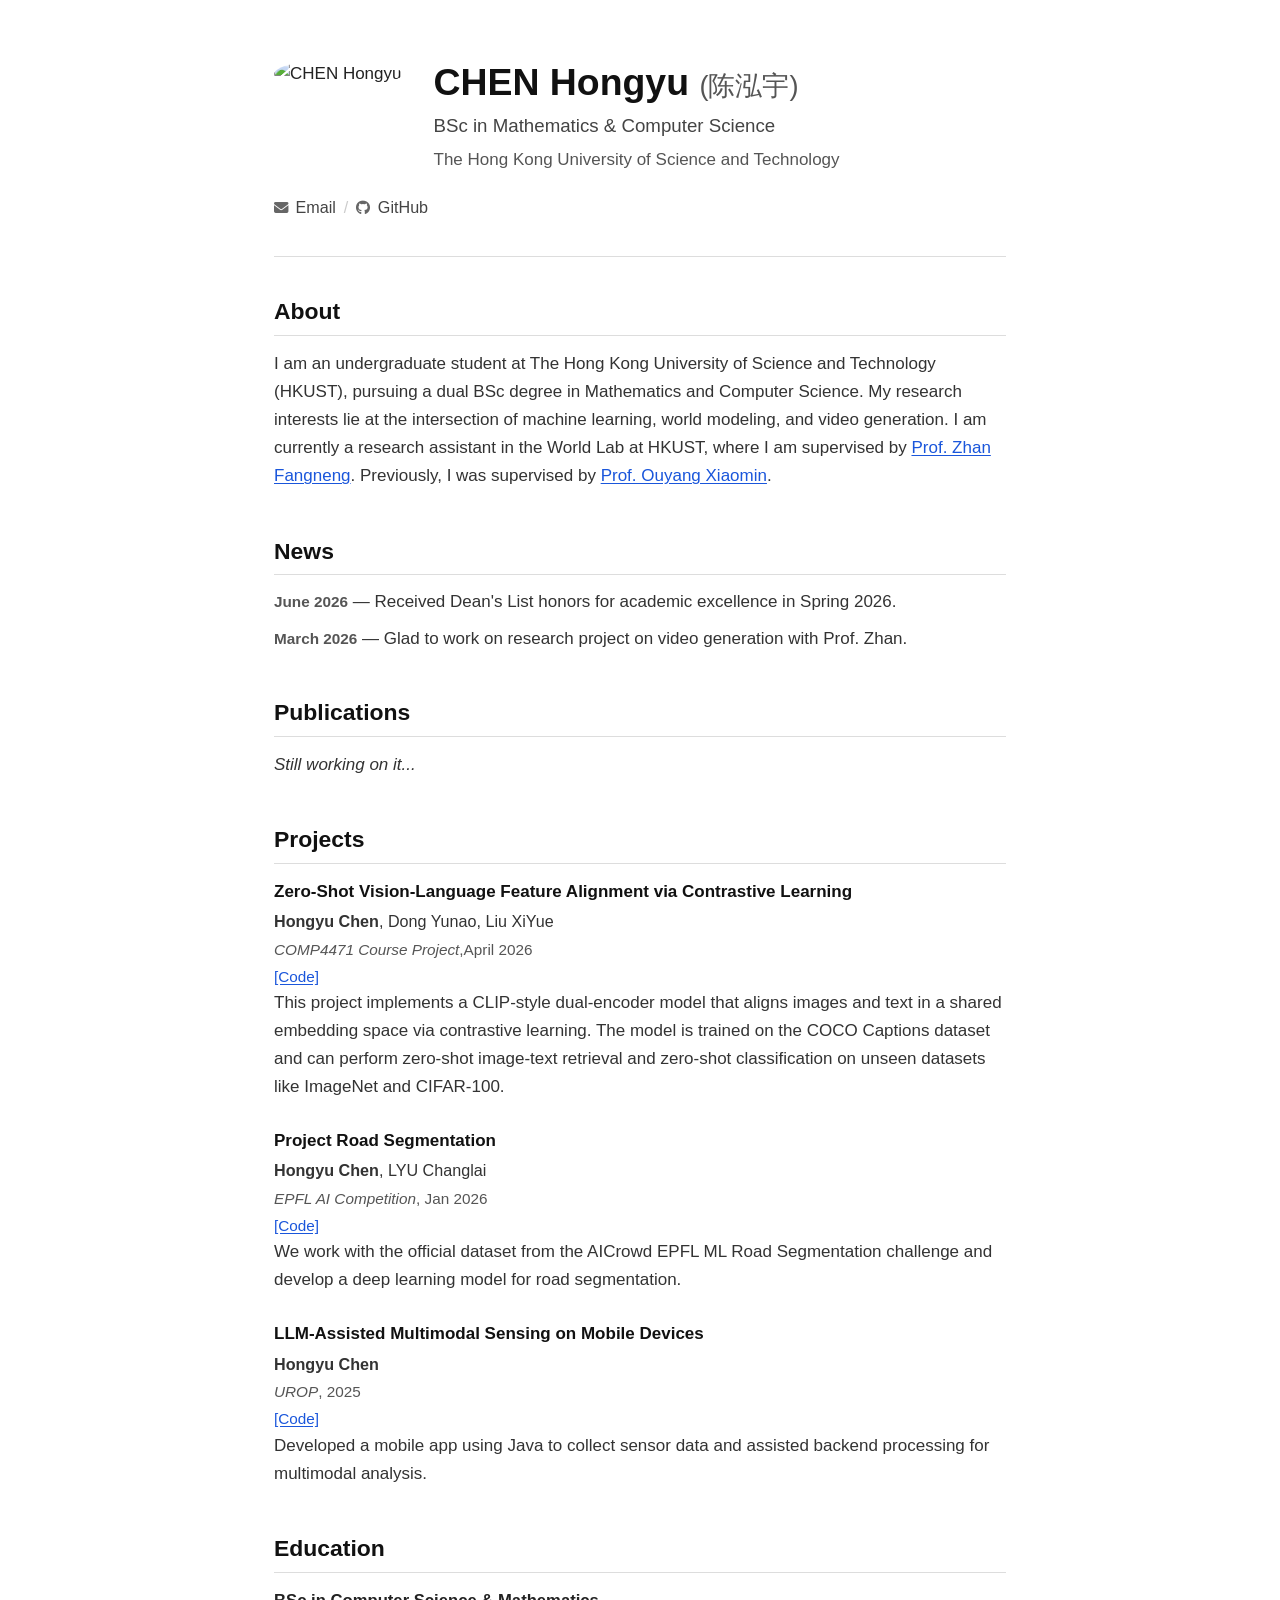
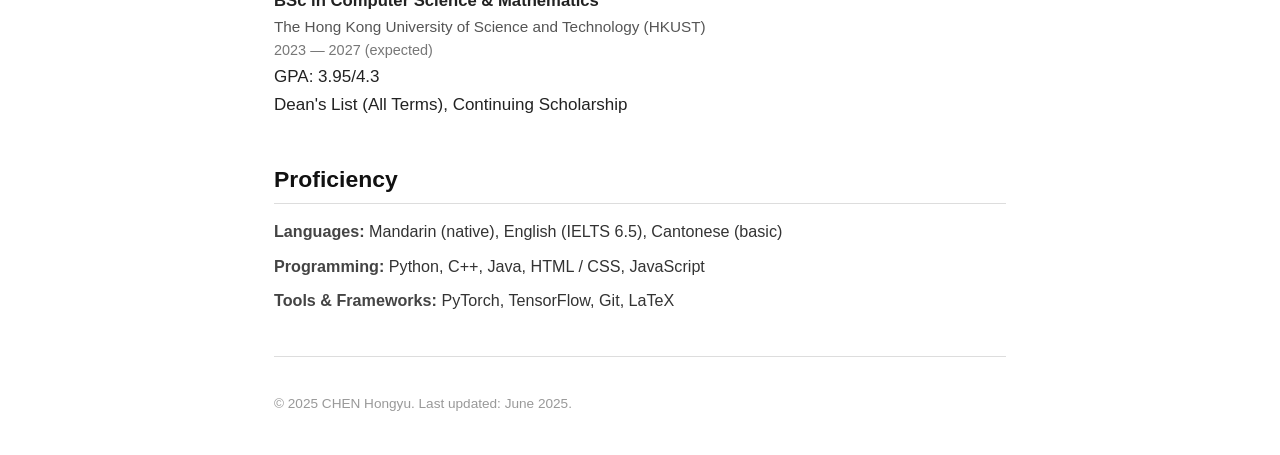
==== index.html @ ccf346c2 "Redesign academic homepage with minimalist style, add proficiency section, oval profile photo - Rewr" ====
<!DOCTYPE html>
<html lang="en">

<head>
    <meta charset="UTF-8">
    <meta name="viewport" content="width=device-width, initial-scale=1.0">
    <title>CHEN Hongyu — Academic Homepage</title>
    <meta name="description" content="CHEN Hongyu (陈泓宇) — personal academic homepage at HKUST">
    <meta name="keywords" content="CHEN Hongyu, 陈泓宇, HKUST, computer science, mathematics, academic homepage">

    <meta property="og:site_name" content="CHEN Hongyu">
    <meta property="og:title" content="CHEN Hongyu — Academic Homepage">
    <meta property="og:url" content="https://leochen219.github.io/">
    <meta property="og:type" content="website">

    <script type="application/ld+json">
    {
      "@context": "https://schema.org",
      "@type": "Person",
      "name": "CHEN Hongyu (陈泓宇)",
      "url": "https://leochen219.github.io/",
      "affiliation": {
        "@type": "Organization",
        "name": "The Hong Kong University of Science and Technology"
      }
    }
    </script>
    <link rel="canonical" href="https://leochen219.github.io/" />
    <link rel="stylesheet" href="css/style.css">
    <link rel="stylesheet" href="https://cdnjs.cloudflare.com/ajax/libs/font-awesome/6.4.0/css/all.min.css">
</head>

<body>

    <div class="wrapper">

        <!-- ============================================================ -->
        <!-- HEADER: photo + name / title / affiliation                    -->
        <!-- ============================================================ -->
        <header class="site-header">
            <div class="header-inner">
                <div class="header-photo">
                    <img src="images/chen-hongyu.jpg" alt="CHEN Hongyu">
                </div>
                <div class="header-text">
                    <h1>CHEN Hongyu <span class="chinese-name">(陈泓宇)</span></h1>
                    <p class="title-line">BSc in Mathematics &amp; Computer Science</p>
                    <p class="affiliation">
                        <span class="affiliation-placeholder">
                            <!-- University logo space: e.g. HKUST or UT -->
                            The Hong Kong University of Science and Technology
                        </span>
                    </p>
                </div>
            </div>
        </header>

        <!-- ============================================================ -->
        <!-- CONTACT LINKS                                                -->
        <!-- ============================================================ -->
        <div class="contact-links">
            <a href="mailto:hongyuc219@gmail.com"><i class="fas fa-envelope"></i> Email</a>
            <span class="divider">/</span>
            <a href="https://github.com/hongyu219" target="_blank"><i class="fab fa-github"></i> GitHub</a>
        </div>

        <hr>

        <!-- ============================================================ -->
        <!-- MAIN CONTENT                                                 -->
        <!-- ============================================================ -->
        <main>

            <!-- About -->
            <section id="about">
                <h2>About</h2>
                <p>
                    I am an undergraduate student at The Hong Kong University of Science and Technology (HKUST),
                    pursuing a dual BSc degree in Mathematics and Computer Science. My research interests lie at
                    the intersection of machine learning, world modeling, and video generation.
                    I am currently a research assistant in the World Lab at HKUST, where I am supervised by
                    <a href="https://fnzhan.com/" target="_blank">Prof. Zhan Fangneng</a>.
                    Previously, I was supervised by
                    <a href="https://xmouyang.github.io/" target="_blank">Prof. Ouyang Xiaomin</a>.
                </p>
            </section>

            <!-- News -->
            <section id="news">
                <h2>News</h2>
                <ul class="news-list">
                    <li>
                        <span class="news-date">June 2026</span>
                        — Received Dean's List honors for academic excellence in Spring 2026.
                    </li>
                    <li>
                        <span class="news-date">March 2026</span>
                        — Glad to work on research project on video generation with Prof. Zhan.
                    </li>

                </ul>
            </section>

            <!-- Publications -->
            <section id="publications">
                <h2>Publications</h2>
                <p><em>Still working on it...</em></p>
            </section>

            <section id="projects">
                <h2>Projects</h2>

                <div class="pub-entry">
                    <div class="pub-title">Zero-Shot Vision-Language Feature Alignment via Contrastive Learning</div>
                    <div class="pub-authors">
                        <strong>Hongyu Chen</strong>, Dong Yunao, Liu XiYue
                    </div>
                    <div class="pub-venue">
                        <em>COMP4471 Course Project</em>,April 2026
                    </div>
                    <div class="pub-links">
                        <a href="https://github.com/Leochen219/COMP4471_Project">[Code]</a>
                    </div>
                    <p>This project implements a CLIP-style dual-encoder model that aligns images and text in a shared
                        embedding space via contrastive learning. The model is trained on the COCO Captions dataset and
                        can perform zero-shot image-text retrieval and zero-shot classification on unseen datasets like
                        ImageNet and CIFAR-100.</p>
                </div>

                <div class="pub-entry">
                    <div class="pub-title">Project Road Segmentation </div>
                    <div class="pub-authors">
                        <strong>Hongyu Chen</strong>, LYU Changlai
                    </div>
                    <div class="pub-venue">
                        <em>EPFL AI Competition</em>, Jan 2026
                    </div>
                    <div class="pub-links">
                        <a href="https://github.com/CS-433/project-2-ml__2/tree/main">[Code]</a>
                    </div>
                    <p>We work with the official dataset from the AICrowd EPFL ML Road Segmentation challenge and
                        develop a deep learning model for road segmentation.</p>
                </div>

                <div class="pub-entry">
                    <div class="pub-title">LLM-Assisted Multimodal Sensing on Mobile Devices</div>
                    <div class="pub-authors">
                        <strong>Hongyu Chen</strong>
                    </div>
                    <div class="pub-venue">
                        <em>UROP</em>, 2025
                    </div>
                    <div class="pub-links">
                        <a href="https://github.com/HKUST-MINSys-Lab/MobiQA">[Code]</a>
                    </div>
                    <p>Developed a mobile app using Java to collect sensor data and assisted backend processing for
                        multimodal analysis.</p>
                </div>
            </section>

            <!-- Education -->
            <section id="education">
                <h2>Education</h2>
                <ul class="edu-list">
                    <li>
                        <div class="edu-degree"><strong>BSc in Computer Science &amp; Mathematics</strong></div>
                        <div class="edu-school">The Hong Kong University of Science and Technology (HKUST)</div>
                        <div class="edu-date">2023 — 2027 (expected)</div>
                        <div class="grade">GPA: 3.95/4.3</div>
                        <div class="awards">Dean's List (All Terms), Continuing Scholarship </div>
                    </li>
                </ul>
            </section>

            <!-- Proficiency / Skills -->
            <section id="proficiency">
                <h2>Proficiency</h2>
                <ul class="proficiency-list">
                    <li>
                        <span class="prof-category">Languages:</span>
                        Mandarin (native), English (IELTS 6.5), Cantonese (basic)
                    </li>
                    <li>
                        <span class="prof-category">Programming:</span>
                        Python, C++, Java, HTML / CSS, JavaScript
                    </li>
                    <li>
                        <span class="prof-category">Tools &amp; Frameworks:</span>
                        PyTorch, TensorFlow, Git, LaTeX
                    </li>
                </ul>
            </section>

        </main>

        <hr>

        <!-- ============================================================ -->
        <!-- FOOTER                                                       -->
        <!-- ============================================================ -->
        <footer>
            <p>&copy; 2025 CHEN Hongyu. Last updated: June 2025.</p>
        </footer>

    </div>

    <script src="js/script.js"></script>
</body>

</html>
---- css/style.css ----
/* ==========================================================================
   Academic Homepage — Minimalist stylesheet
   ========================================================================== */

/* --- Reset & Base -------------------------------------------------------- */

*,
*::before,
*::after {
    margin: 0;
    padding: 0;
    box-sizing: border-box;
}

html {
    font-size: 17px;
    -webkit-text-size-adjust: 100%;
}

body {
    font-family: "Segoe UI", "Helvetica Neue", Arial, sans-serif;
    line-height: 1.65;
    color: #222;
    background: #fff;
}

/* --- Wrapper ------------------------------------------------------------- */

.wrapper {
    max-width: 780px;
    margin: 0 auto;
    padding: 60px 24px 40px;
}

/* --- Links --------------------------------------------------------------- */

a {
    color: #1a56db;
    text-decoration: underline;
    text-underline-offset: 2px;
}

a:hover {
    color: #1040a0;
}

a:visited {
    color: #1a56db;
}

/* --- Horizontal rule ----------------------------------------------------- */

hr {
    border: none;
    border-top: 1px solid #ddd;
    margin: 36px 0;
}

/* --- Header -------------------------------------------------------------- */

.site-header {
    margin-bottom: 20px;
}

.header-inner {
    display: flex;
    align-items: flex-start;
    gap: 32px;
}

.header-photo {
    flex-shrink: 0;
}

.header-photo img {
    width: 135px;
    height: 125px;
    border-radius: 50%;
    object-fit: cover;
}

.header-text h1 {
    font-size: 2.2rem;
    font-weight: 600;
    line-height: 1.2;
    margin-bottom: 6px;
    color: #111;
}

.chinese-name {
    font-size: 1.6rem;
    font-weight: 400;
    color: #555;
}

.title-line {
    font-size: 1.1rem;
    color: #444;
    margin-bottom: 4px;
}

.affiliation {
    font-size: 1rem;
    color: #555;
}

/* --- Contact links ------------------------------------------------------- */

.contact-links {
    margin-bottom: 0;
    font-size: 0.95rem;
    display: flex;
    flex-wrap: wrap;
    align-items: center;
    gap: 4px;
}

.contact-links a {
    text-decoration: none;
    color: #444;
}

.contact-links a:hover {
    color: #1a56db;
    text-decoration: underline;
}

.contact-links a i {
    margin-right: 3px;
    font-size: 0.85rem;
    color: #666;
}

.contact-links .divider {
    color: #ccc;
    margin: 0 4px;
    user-select: none;
}

/* --- Sections ------------------------------------------------------------ */

section {
    margin-bottom: 42px;
}

section h2 {
    font-size: 1.35rem;
    font-weight: 600;
    color: #111;
    margin-bottom: 14px;
    padding-bottom: 4px;
    border-bottom: 1px solid #ddd;
}

section h3 {
    font-size: 1.05rem;
    font-weight: 600;
    color: #222;
    margin-bottom: 6px;
}

section p {
    margin-bottom: 12px;
    color: #333;
}

/* --- News list ----------------------------------------------------------- */

.news-list {
    list-style: none;
    padding: 0;
}

.news-list li {
    margin-bottom: 10px;
    color: #333;
    line-height: 1.55;
}

.news-date {
    font-weight: 600;
    color: #555;
    font-size: 0.9rem;
}

/* --- Publications -------------------------------------------------------- */

.pub-entry {
    margin-bottom: 26px;
}

.pub-entry:last-child {
    margin-bottom: 0;
}

.pub-title {
    font-size: 1rem;
    font-weight: 600;
    color: #111;
    margin-bottom: 2px;
}

.pub-authors {
    font-size: 0.95rem;
    color: #333;
    margin-bottom: 2px;
}

.pub-venue {
    font-size: 0.9rem;
    color: #555;
    margin-bottom: 2px;
}

.pub-links {
    font-size: 0.9rem;
    margin-top: 2px;
}

.pub-links a {
    margin-right: 12px;
    font-weight: 500;
}

/* --- Education ----------------------------------------------------------- */

.edu-list {
    list-style: none;
    padding: 0;
}

.edu-list li {
    margin-bottom: 16px;
}

.edu-degree {
    font-size: 0.98rem;
    color: #222;
}

.edu-school {
    font-size: 0.9rem;
    color: #555;
}

.edu-date {
    font-size: 0.85rem;
    color: #777;
}

/* --- Proficiency --------------------------------------------------------- */

.proficiency-list {
    list-style: none;
    padding: 0;
}

.proficiency-list li {
    margin-bottom: 8px;
    color: #333;
    font-size: 0.95rem;
}

.prof-category {
    font-weight: 600;
    color: #444;
}

/* --- Footer -------------------------------------------------------------- */

footer {
    font-size: 0.8rem;
    color: #999;
}

/* --- Responsive ---------------------------------------------------------- */

@media (max-width: 600px) {
    .wrapper {
        padding: 32px 18px 28px;
    }

    .header-inner {
        flex-direction: column;
        align-items: flex-start;
        gap: 20px;
    }

    .header-photo img {
        width: 105px;
        height: 97px;
    }

    .header-text h1 {
        font-size: 1.7rem;
    }

    .contact-links {
        gap: 2px;
        font-size: 0.88rem;
    }
}
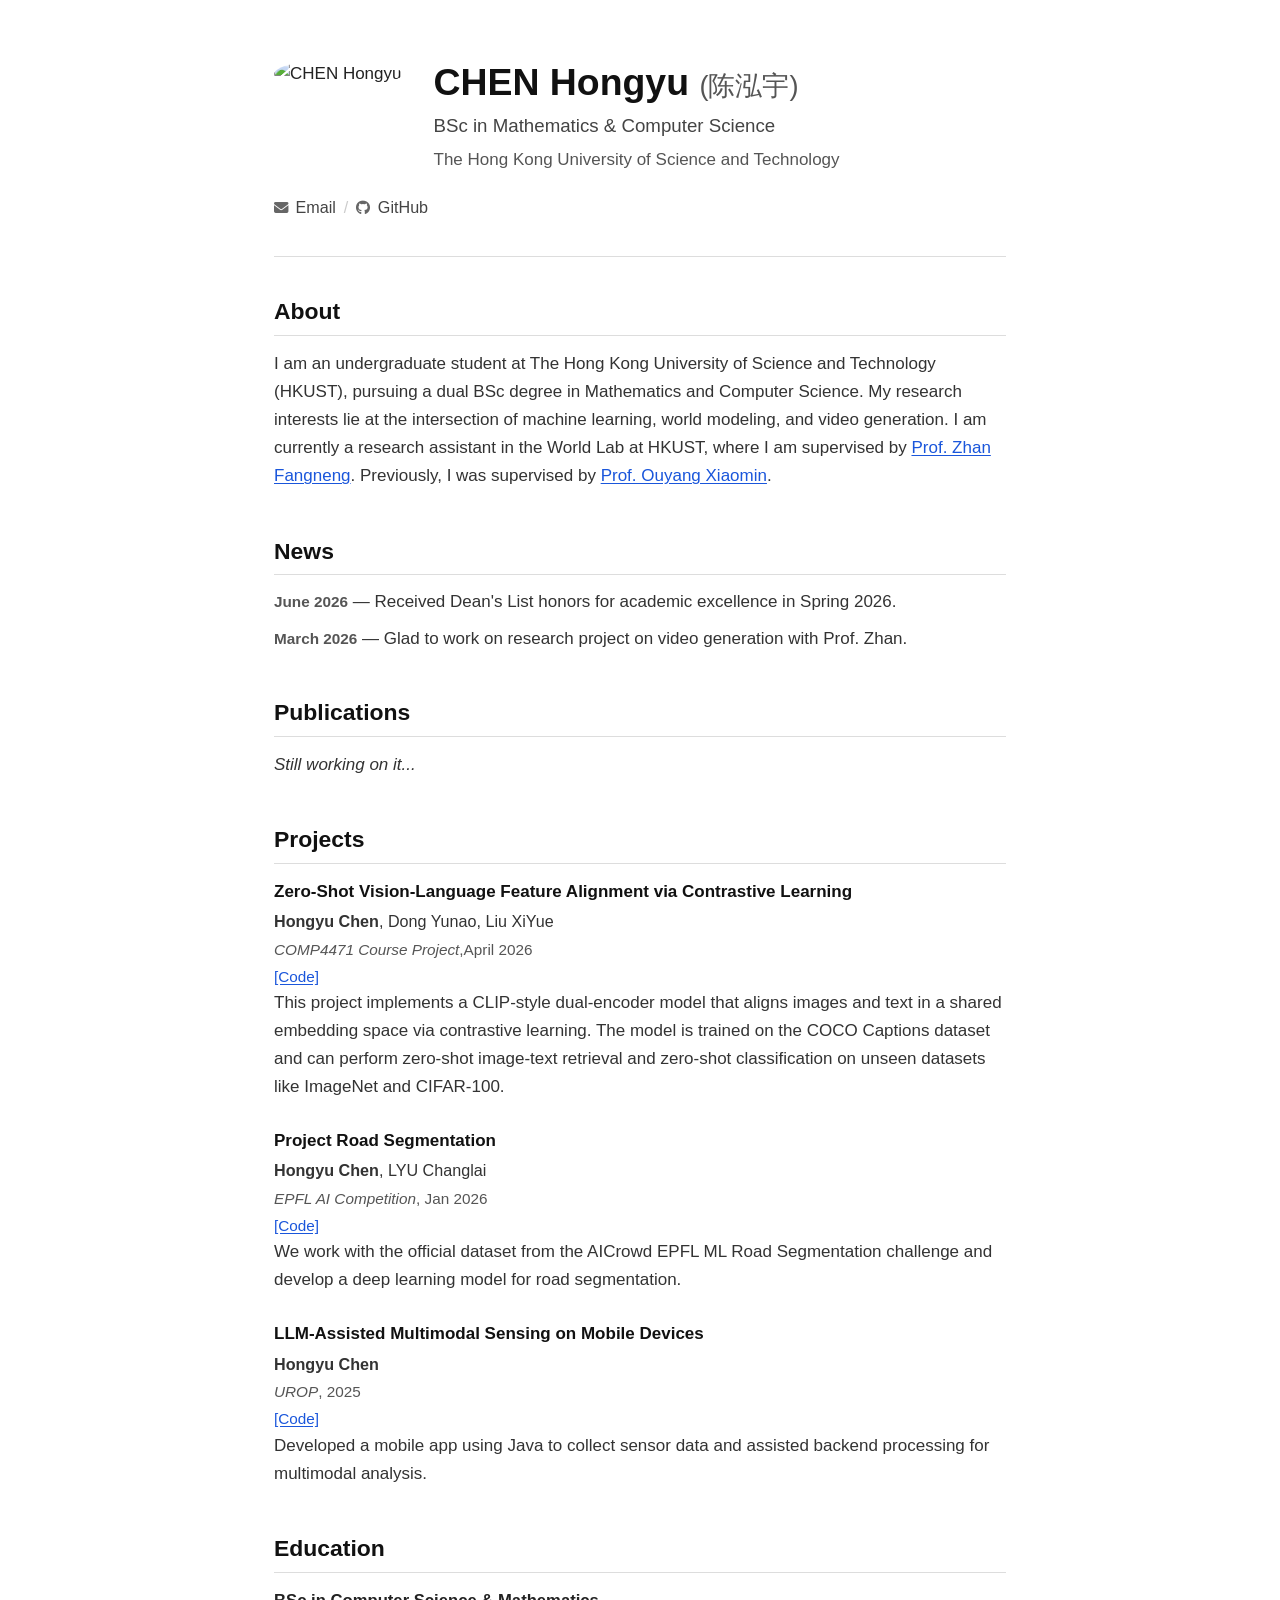
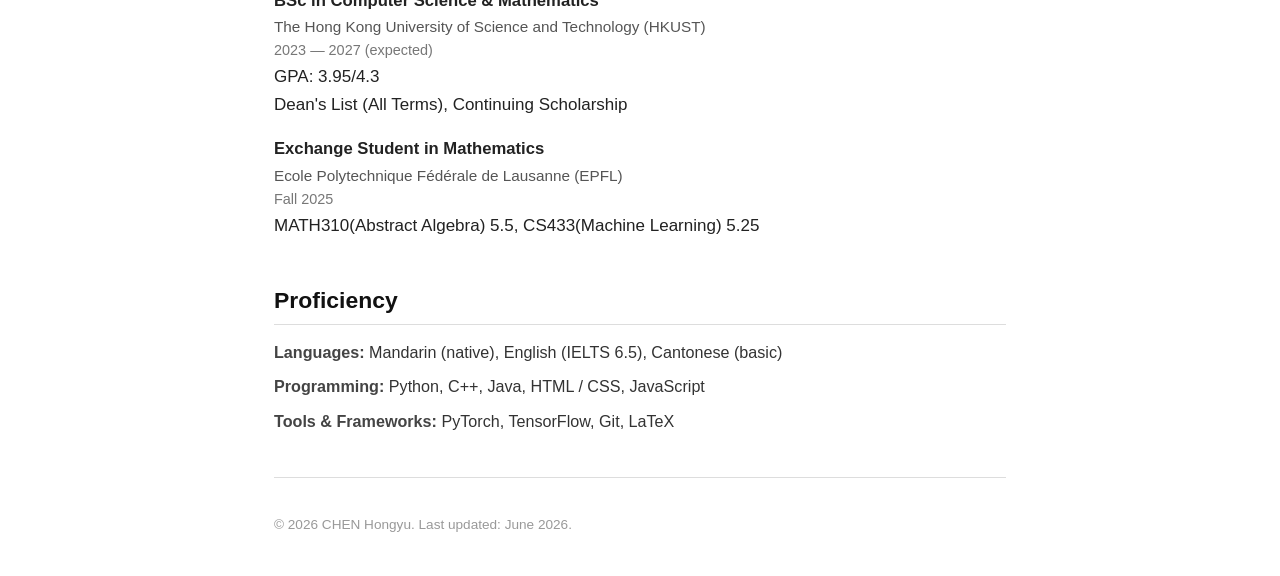
==== commit 368ff9a0: "Update index.html Co-Authored-By: Claude Opus 4.8 <noreply@anthropic.com>" ====
--- a/index.html
+++ b/index.html
@@ -169,6 +169,13 @@
                         <div class="grade">GPA: 3.95/4.3</div>
                         <div class="awards">Dean's List (All Terms), Continuing Scholarship </div>
                     </li>
+                    <li>
+                        <div class="edu-degree"><strong>Exchange Student in Mathematics</strong></div>
+                        <div class="edu-school">Ecole Polytechnique Fédérale de Lausanne (EPFL)</div>
+                        <div class="edu-date">Fall 2025</div>
+                        <div class="course">MATH310(Abstract Algebra) 5.5, CS433(Machine Learning) 5.25</div>
+                        
+                    </li>
                 </ul>
             </section>
 
@@ -199,7 +206,7 @@
         <!-- FOOTER                                                       -->
         <!-- ============================================================ -->
         <footer>
-            <p>&copy; 2025 CHEN Hongyu. Last updated: June 2025.</p>
+            <p>&copy; 2026 CHEN Hongyu. Last updated: June 2026.</p>
         </footer>
 
     </div>
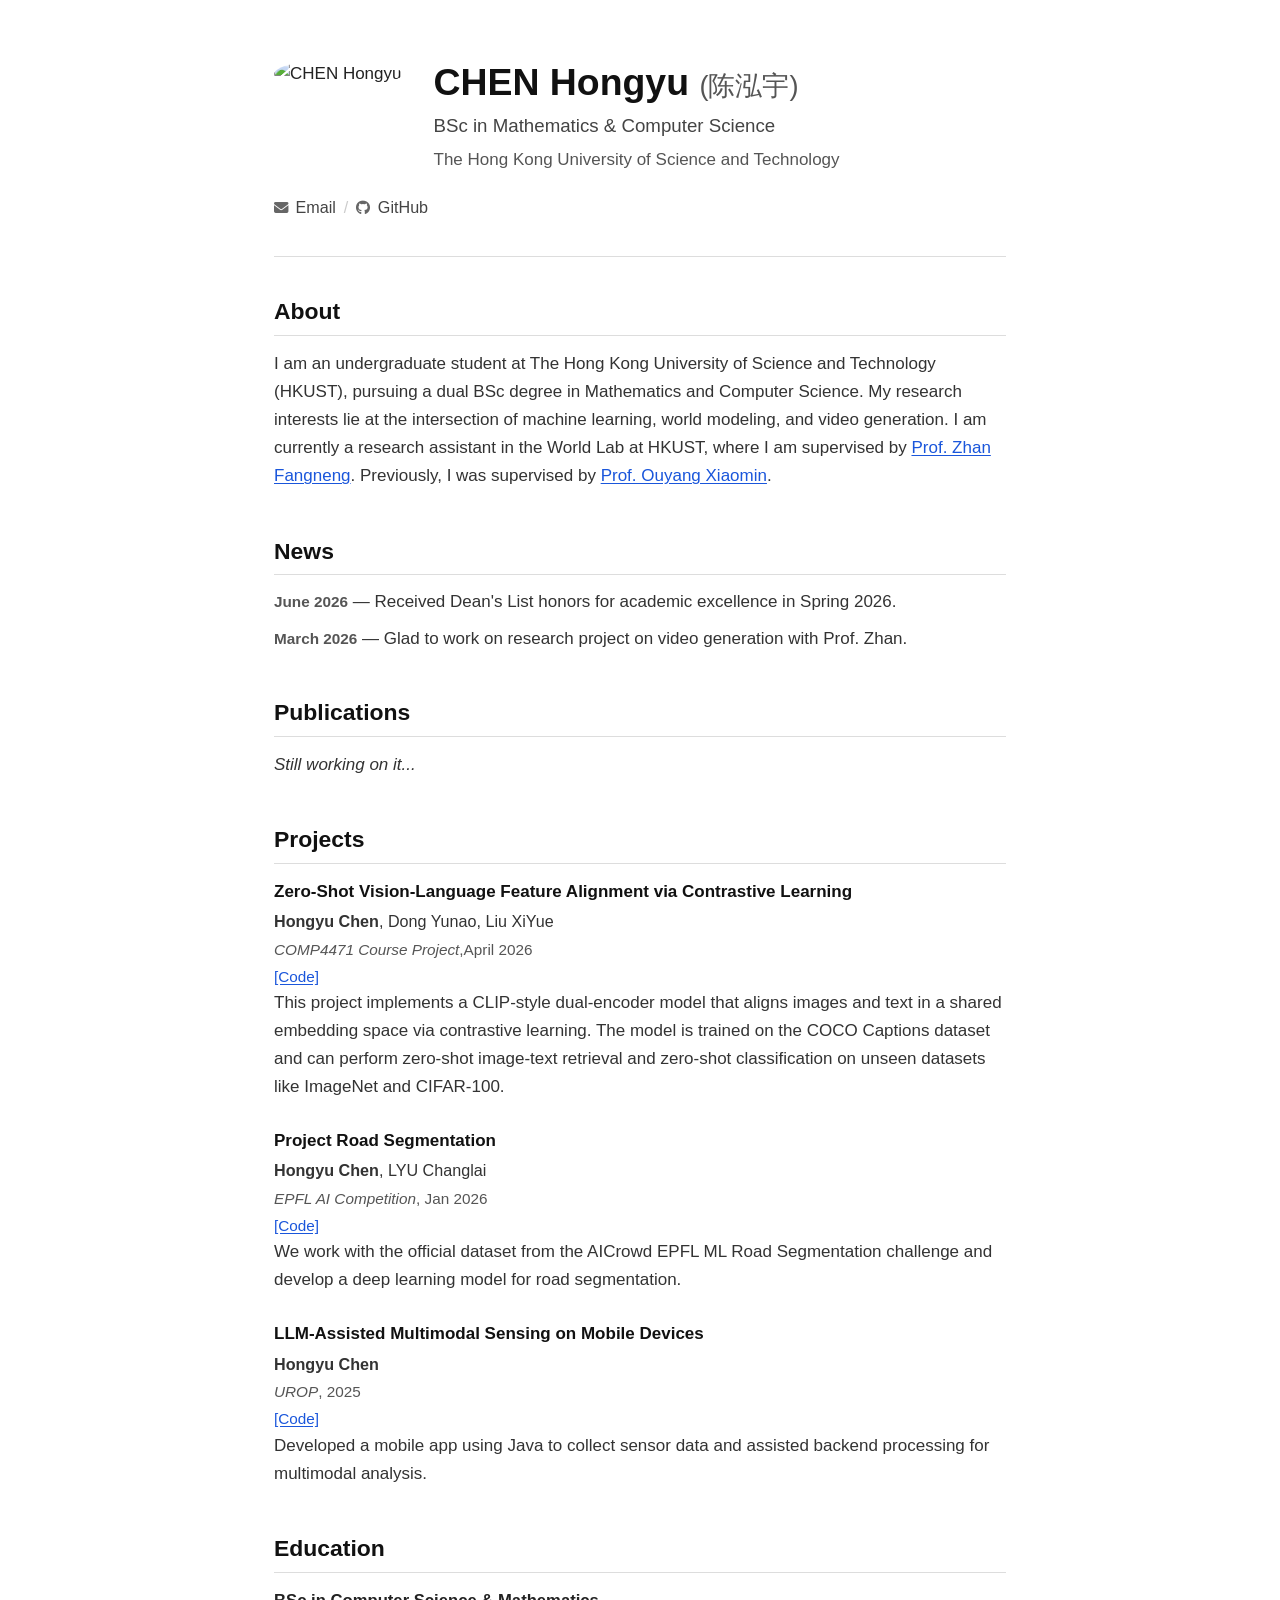
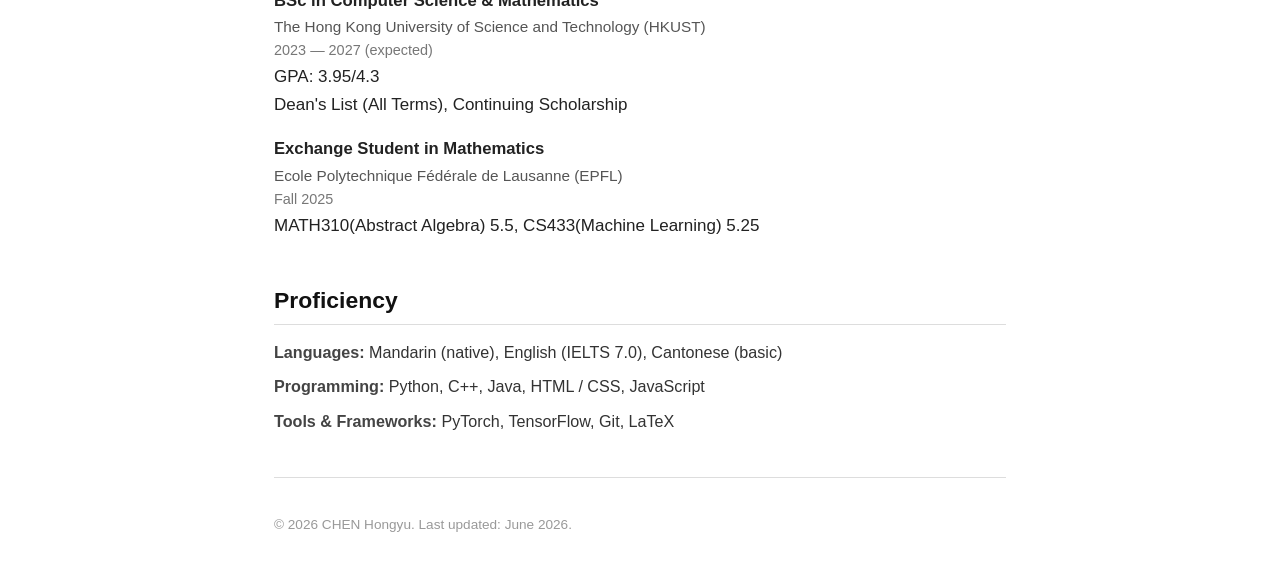
==== commit 8bd31287: "Update IELTS score to 7.0" ====
--- a/index.html
+++ b/index.html
@@ -61,7 +61,7 @@
         <div class="contact-links">
             <a href="mailto:hongyuc219@gmail.com"><i class="fas fa-envelope"></i> Email</a>
             <span class="divider">/</span>
-            <a href="https://github.com/hongyu219" target="_blank"><i class="fab fa-github"></i> GitHub</a>
+            <a href="https://github.com/Leochen219" target="_blank"><i class="fab fa-github"></i> GitHub</a>
         </div>
 
         <hr>
@@ -185,7 +185,7 @@
                 <ul class="proficiency-list">
                     <li>
                         <span class="prof-category">Languages:</span>
-                        Mandarin (native), English (IELTS 6.5), Cantonese (basic)
+                        Mandarin (native), English (IELTS 7.0), Cantonese (basic)
                     </li>
                     <li>
                         <span class="prof-category">Programming:</span>
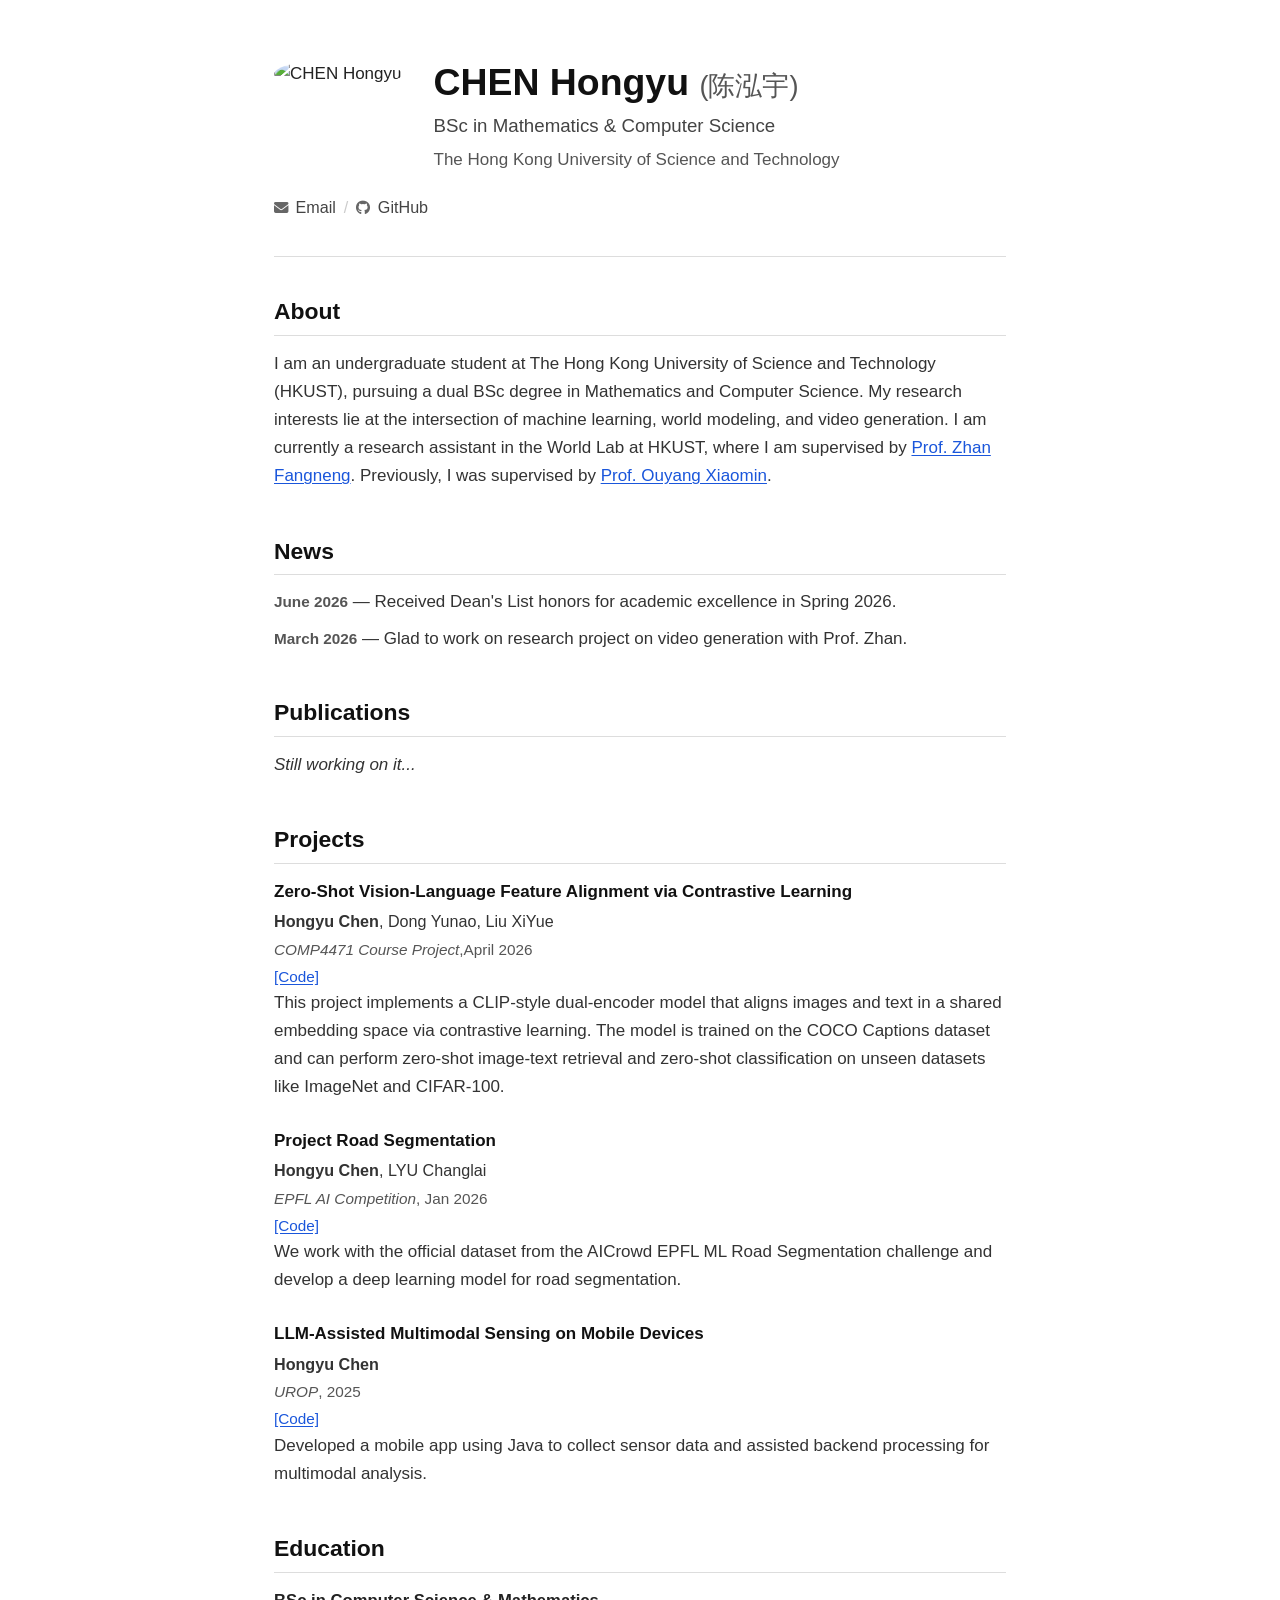
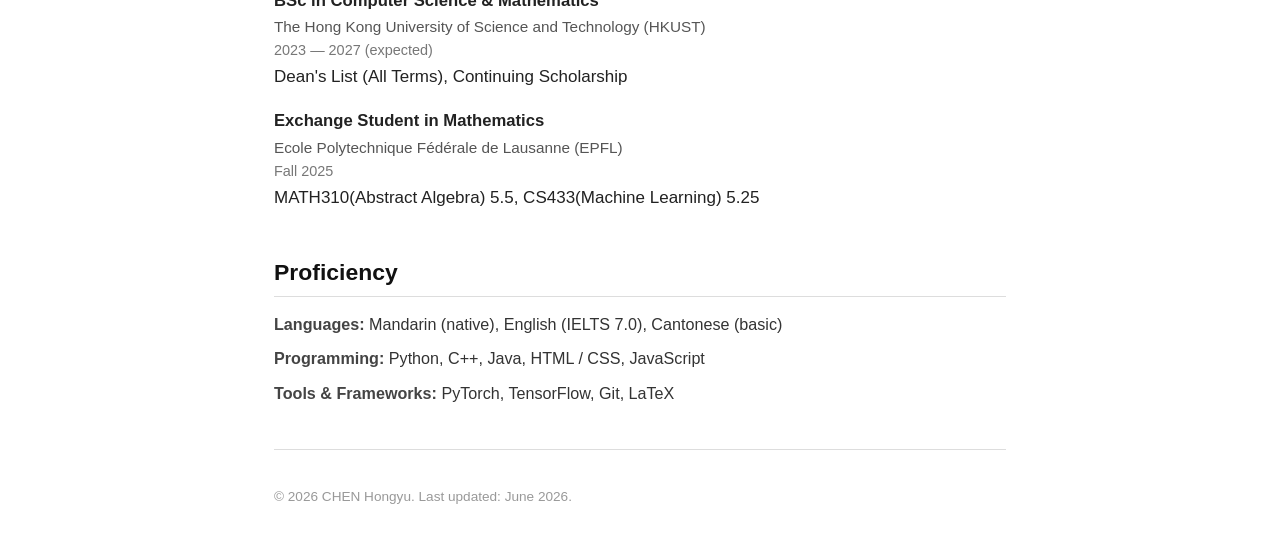
==== commit 14e7be3e: "Remove GPA from personal profile" ====
--- a/index.html
+++ b/index.html
@@ -166,7 +166,6 @@
                         <div class="edu-degree"><strong>BSc in Computer Science &amp; Mathematics</strong></div>
                         <div class="edu-school">The Hong Kong University of Science and Technology (HKUST)</div>
                         <div class="edu-date">2023 — 2027 (expected)</div>
-                        <div class="grade">GPA: 3.95/4.3</div>
                         <div class="awards">Dean's List (All Terms), Continuing Scholarship </div>
                     </li>
                     <li>
@@ -214,4 +213,4 @@
     <script src="js/script.js"></script>
 </body>
 
-</html>+</html>
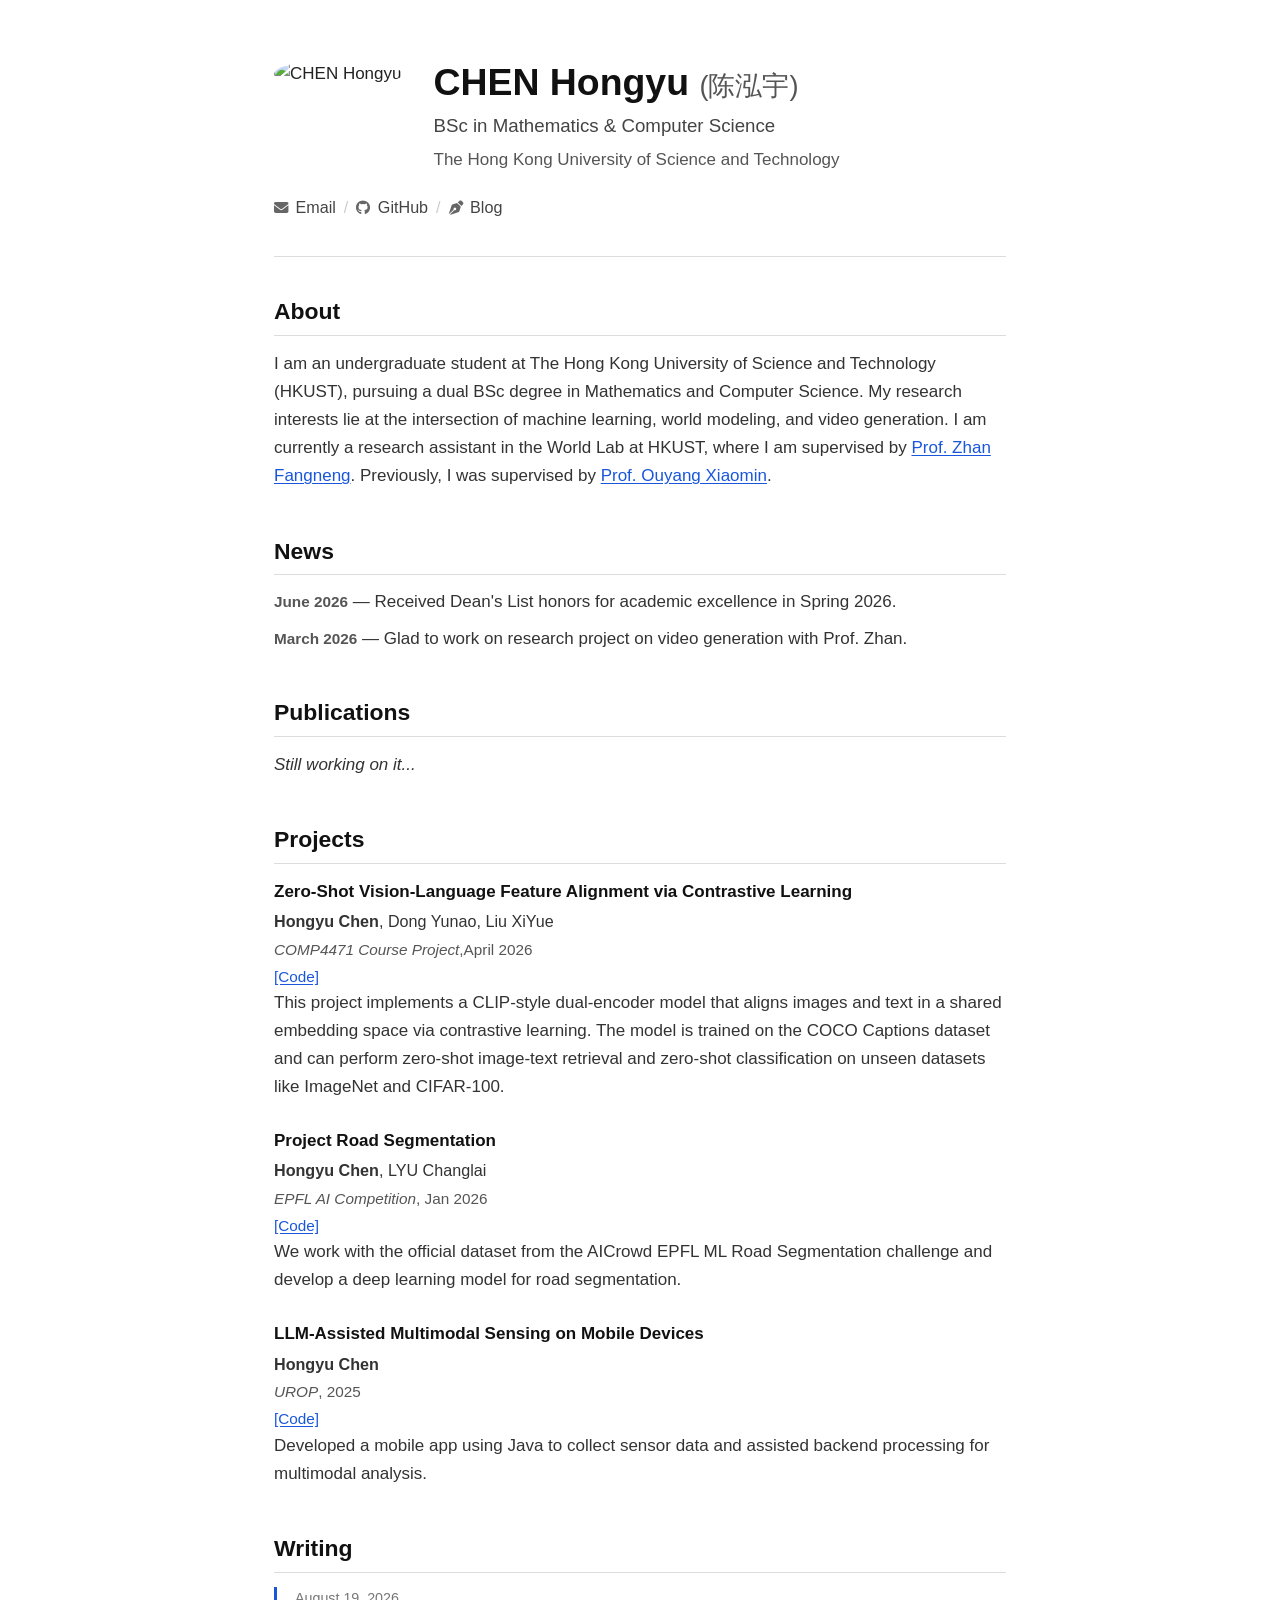
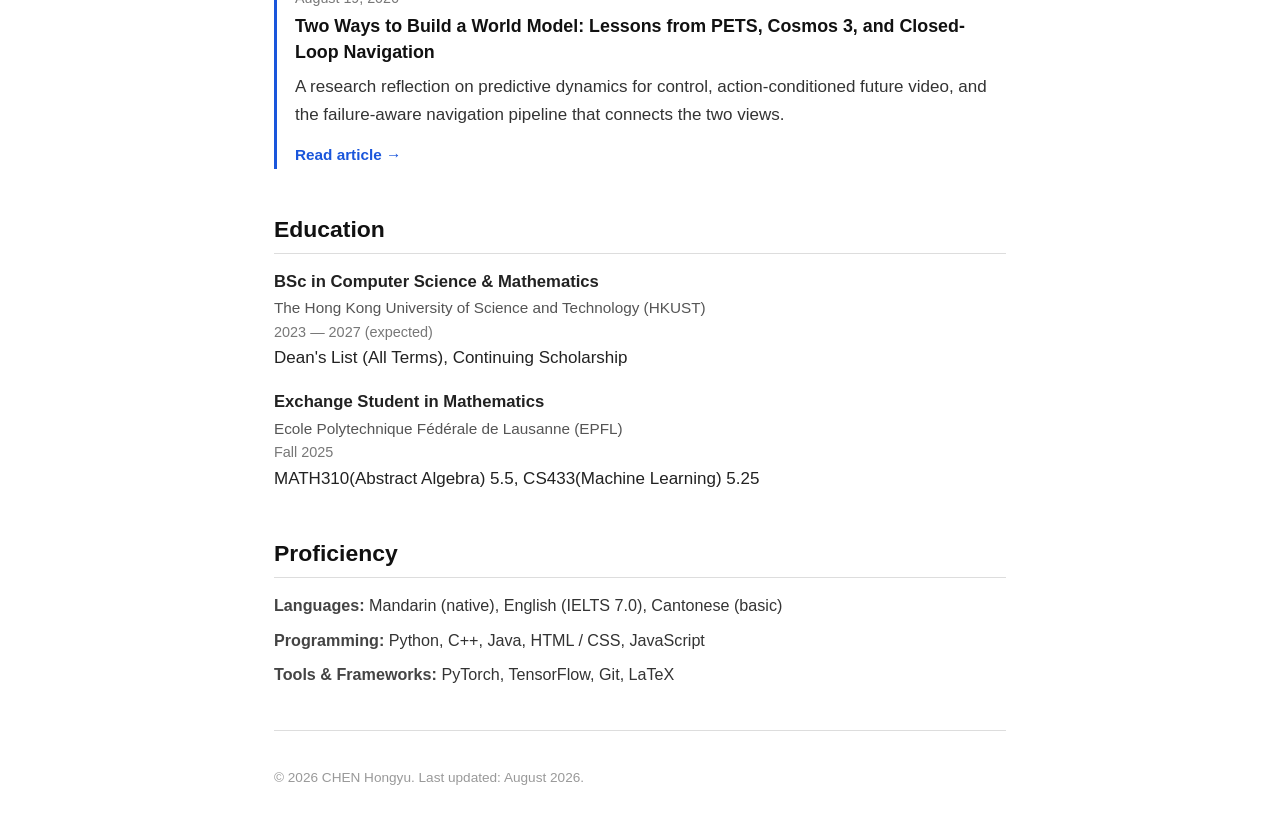
==== commit 366ce88f: "Add world model research blog post" ====
--- a/index.html
+++ b/index.html
@@ -62,6 +62,8 @@
             <a href="mailto:hongyuc219@gmail.com"><i class="fas fa-envelope"></i> Email</a>
             <span class="divider">/</span>
             <a href="https://github.com/Leochen219" target="_blank"><i class="fab fa-github"></i> GitHub</a>
+            <span class="divider">/</span>
+            <a href="blog/"><i class="fas fa-pen-nib"></i> Blog</a>
         </div>
 
         <hr>
@@ -158,6 +160,24 @@
                 </div>
             </section>
 
+            <!-- Writing -->
+            <section id="writing">
+                <h2>Writing</h2>
+                <article class="writing-entry">
+                    <div class="writing-date">August 19, 2026</div>
+                    <h3>
+                        <a href="blog/two-world-model-stacks.html">
+                            Two Ways to Build a World Model: Lessons from PETS, Cosmos 3, and Closed-Loop Navigation
+                        </a>
+                    </h3>
+                    <p>
+                        A research reflection on predictive dynamics for control, action-conditioned future video,
+                        and the failure-aware navigation pipeline that connects the two views.
+                    </p>
+                    <a class="writing-read" href="blog/two-world-model-stacks.html">Read article</a>
+                </article>
+            </section>
+
             <!-- Education -->
             <section id="education">
                 <h2>Education</h2>
@@ -205,7 +225,7 @@
         <!-- FOOTER                                                       -->
         <!-- ============================================================ -->
         <footer>
-            <p>&copy; 2026 CHEN Hongyu. Last updated: June 2026.</p>
+            <p>&copy; 2026 CHEN Hongyu. Last updated: August 2026.</p>
         </footer>
 
     </div>
--- a/css/style.css
+++ b/css/style.css
@@ -222,6 +222,44 @@
     font-weight: 500;
 }
 
+/* --- Writing ------------------------------------------------------------- */
+
+.writing-entry {
+    border-left: 3px solid #1a56db;
+    padding-left: 18px;
+}
+
+.writing-entry h3 {
+    line-height: 1.45;
+    margin-bottom: 7px;
+}
+
+.writing-entry h3 a {
+    color: #111;
+    text-decoration: none;
+}
+
+.writing-entry h3 a:hover {
+    color: #1a56db;
+    text-decoration: underline;
+}
+
+.writing-date {
+    color: #777;
+    font-size: 0.84rem;
+    margin-bottom: 4px;
+}
+
+.writing-read {
+    font-size: 0.9rem;
+    font-weight: 600;
+    text-decoration: none;
+}
+
+.writing-read::after {
+    content: " \2192";
+}
+
 /* --- Education ----------------------------------------------------------- */
 
 .edu-list {
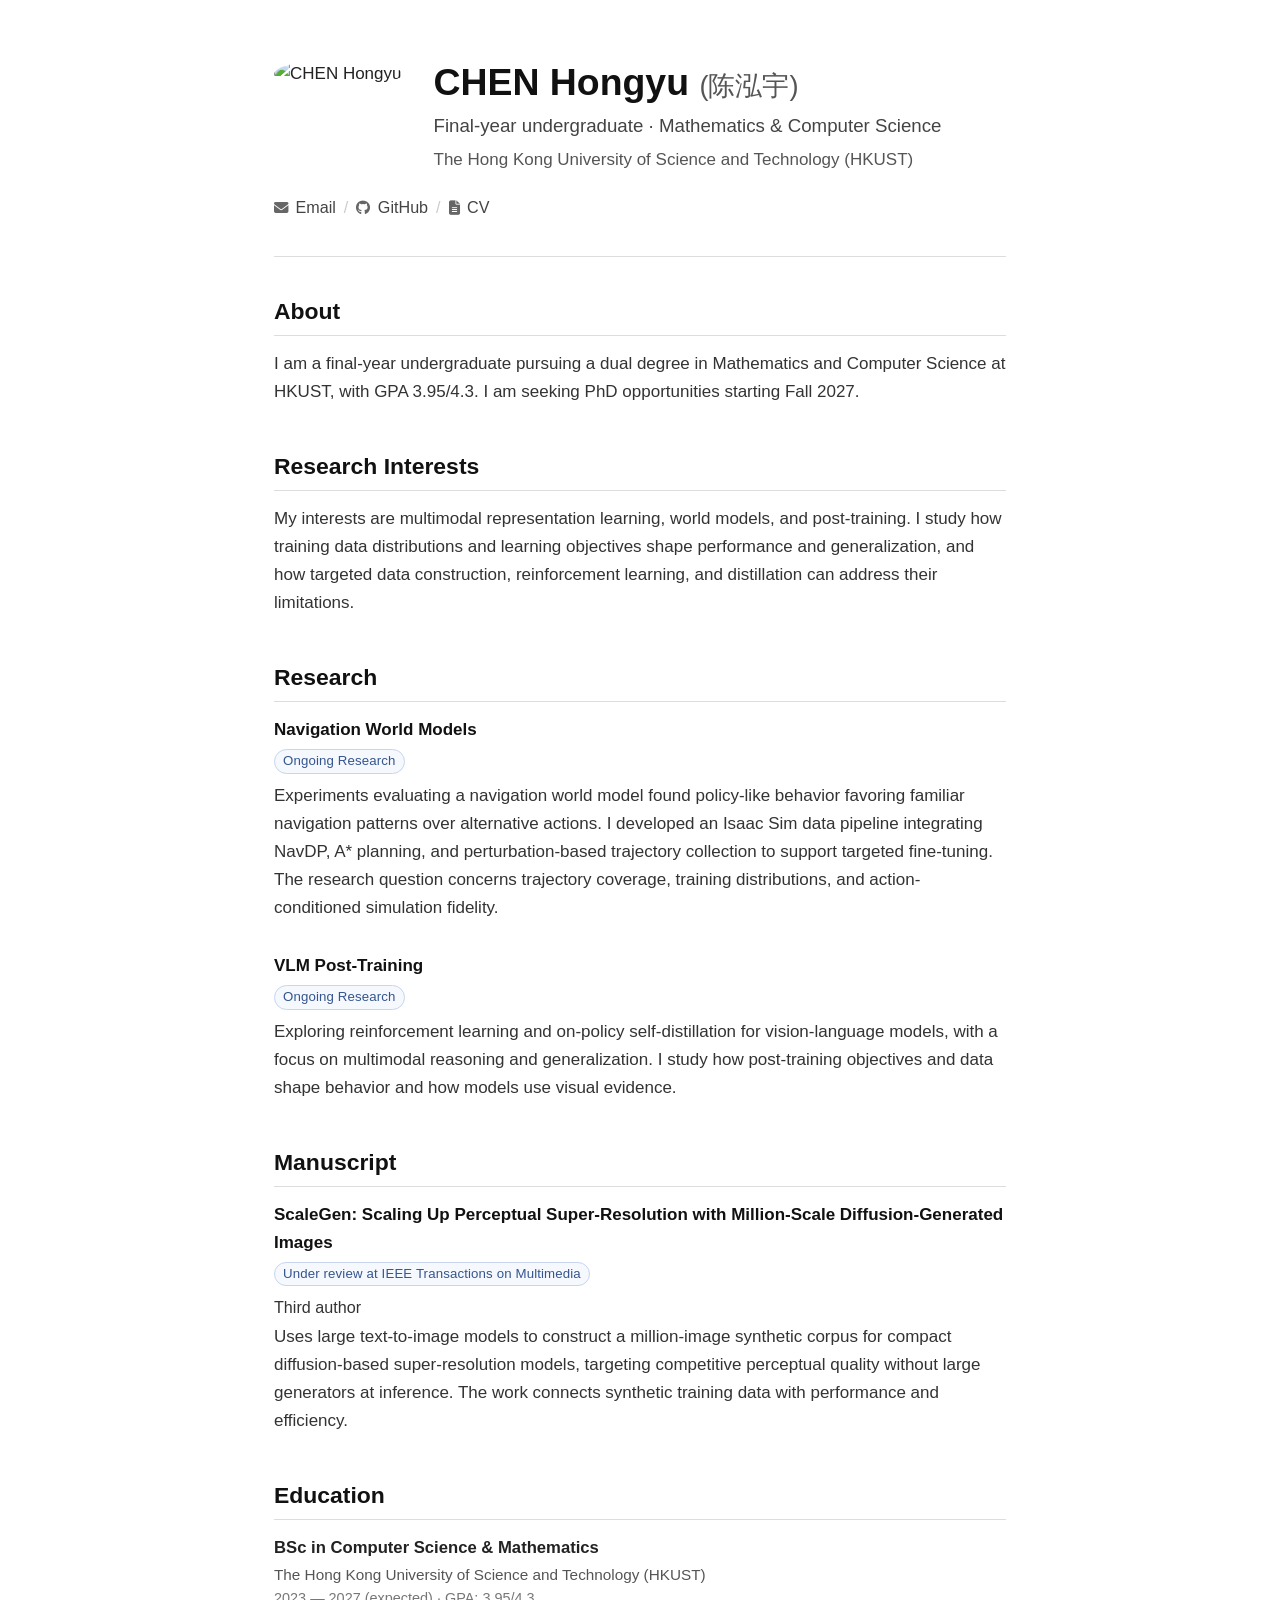
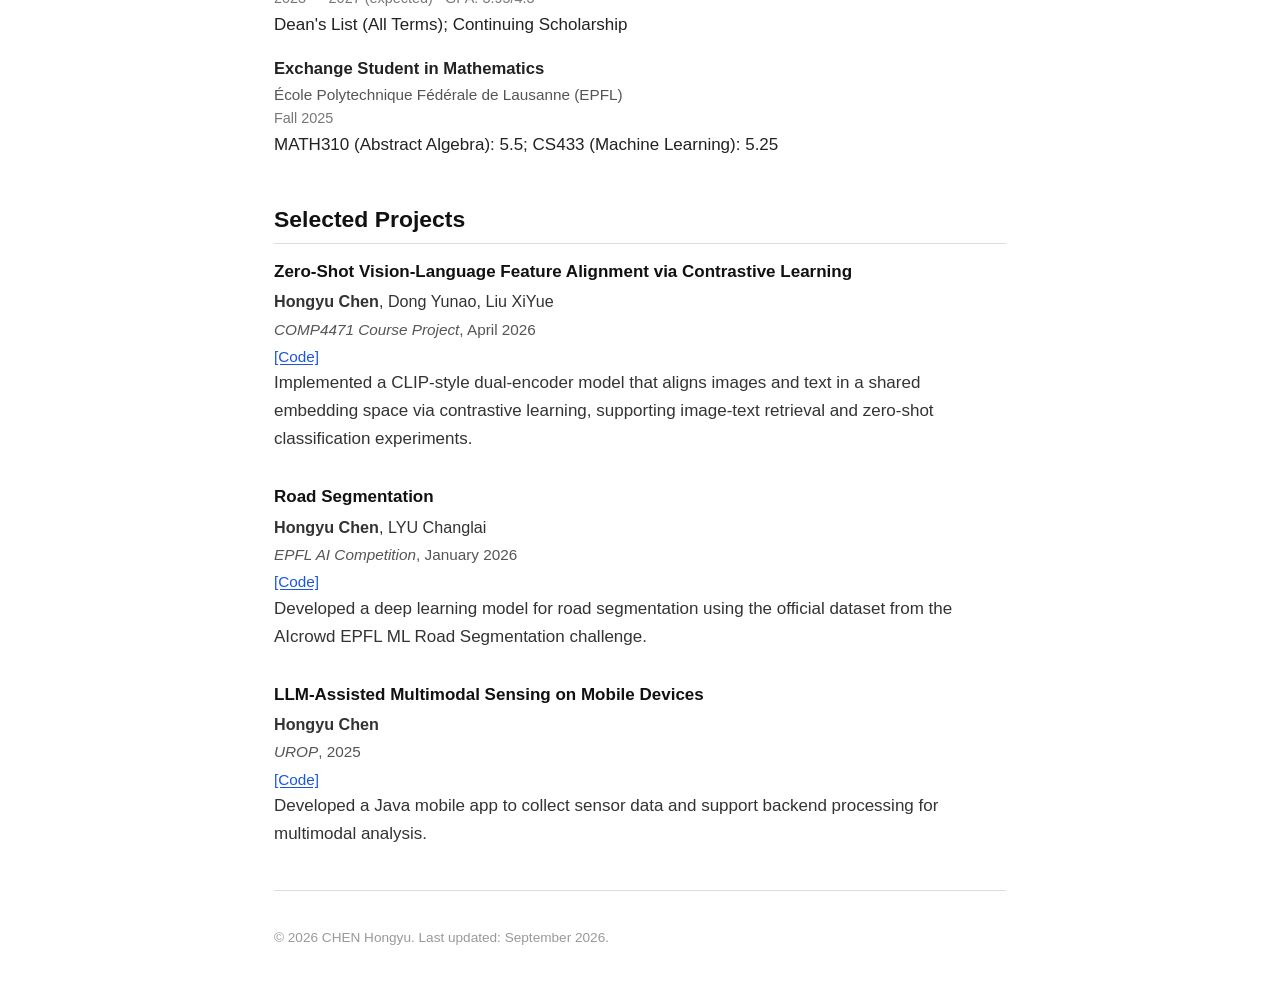
==== commit 115a7043: "Refresh PhD application homepage" ====
--- a/index.html
+++ b/index.html
@@ -1,42 +1,24 @@
 <!DOCTYPE html>
 <html lang="en">
-
 <head>
     <meta charset="UTF-8">
     <meta name="viewport" content="width=device-width, initial-scale=1.0">
-    <title>CHEN Hongyu — Academic Homepage</title>
-    <meta name="description" content="CHEN Hongyu (陈泓宇) — personal academic homepage at HKUST">
-    <meta name="keywords" content="CHEN Hongyu, 陈泓宇, HKUST, computer science, mathematics, academic homepage">
-
+    <title>CHEN Hongyu — PhD Applicant in Mathematics and Computer Science</title>
+    <meta name="description" content="CHEN Hongyu — final-year HKUST undergraduate seeking PhD opportunities starting Fall 2027.">
+    <meta name="keywords" content="CHEN Hongyu, HKUST, mathematics, computer science, PhD applicant">
     <meta property="og:site_name" content="CHEN Hongyu">
-    <meta property="og:title" content="CHEN Hongyu — Academic Homepage">
+    <meta property="og:title" content="CHEN Hongyu — PhD Applicant">
     <meta property="og:url" content="https://leochen219.github.io/">
     <meta property="og:type" content="website">
-
     <script type="application/ld+json">
-    {
-      "@context": "https://schema.org",
-      "@type": "Person",
-      "name": "CHEN Hongyu (陈泓宇)",
-      "url": "https://leochen219.github.io/",
-      "affiliation": {
-        "@type": "Organization",
-        "name": "The Hong Kong University of Science and Technology"
-      }
-    }
+    {"@context":"https://schema.org","@type":"Person","name":"CHEN Hongyu","url":"https://leochen219.github.io/","affiliation":{"@type":"Organization","name":"The Hong Kong University of Science and Technology"},"jobTitle":"PhD applicant"}
     </script>
-    <link rel="canonical" href="https://leochen219.github.io/" />
+    <link rel="canonical" href="https://leochen219.github.io/">
     <link rel="stylesheet" href="css/style.css">
     <link rel="stylesheet" href="https://cdnjs.cloudflare.com/ajax/libs/font-awesome/6.4.0/css/all.min.css">
 </head>
-
 <body>
-
     <div class="wrapper">
-
-        <!-- ============================================================ -->
-        <!-- HEADER: photo + name / title / affiliation                    -->
-        <!-- ============================================================ -->
         <header class="site-header">
             <div class="header-inner">
                 <div class="header-photo">
@@ -44,193 +26,106 @@
                 </div>
                 <div class="header-text">
                     <h1>CHEN Hongyu <span class="chinese-name">(陈泓宇)</span></h1>
-                    <p class="title-line">BSc in Mathematics &amp; Computer Science</p>
-                    <p class="affiliation">
-                        <span class="affiliation-placeholder">
-                            <!-- University logo space: e.g. HKUST or UT -->
-                            The Hong Kong University of Science and Technology
-                        </span>
-                    </p>
+                    <p class="title-line">Final-year undergraduate · Mathematics &amp; Computer Science</p>
+                    <p class="affiliation">The Hong Kong University of Science and Technology (HKUST)</p>
                 </div>
             </div>
         </header>
 
-        <!-- ============================================================ -->
-        <!-- CONTACT LINKS                                                -->
-        <!-- ============================================================ -->
         <div class="contact-links">
             <a href="mailto:hongyuc219@gmail.com"><i class="fas fa-envelope"></i> Email</a>
             <span class="divider">/</span>
-            <a href="https://github.com/Leochen219" target="_blank"><i class="fab fa-github"></i> GitHub</a>
+            <a href="https://github.com/Leochen219" target="_blank" rel="noopener noreferrer"><i class="fab fa-github"></i> GitHub</a>
             <span class="divider">/</span>
-            <a href="blog/"><i class="fas fa-pen-nib"></i> Blog</a>
+            <a href="files/CHEN_Hongyu_CV.pdf" target="_blank" rel="noopener noreferrer"><i class="fas fa-file-lines"></i> CV</a>
         </div>
 
         <hr>
 
-        <!-- ============================================================ -->
-        <!-- MAIN CONTENT                                                 -->
-        <!-- ============================================================ -->
         <main>
-
-            <!-- About -->
             <section id="about">
                 <h2>About</h2>
-                <p>
-                    I am an undergraduate student at The Hong Kong University of Science and Technology (HKUST),
-                    pursuing a dual BSc degree in Mathematics and Computer Science. My research interests lie at
-                    the intersection of machine learning, world modeling, and video generation.
-                    I am currently a research assistant in the World Lab at HKUST, where I am supervised by
-                    <a href="https://fnzhan.com/" target="_blank">Prof. Zhan Fangneng</a>.
-                    Previously, I was supervised by
-                    <a href="https://xmouyang.github.io/" target="_blank">Prof. Ouyang Xiaomin</a>.
-                </p>
+                <p>I am a final-year undergraduate pursuing a dual degree in Mathematics and Computer Science at HKUST, with GPA 3.95/4.3. I am seeking PhD opportunities starting Fall 2027.</p>
             </section>
 
-            <!-- News -->
-            <section id="news">
-                <h2>News</h2>
-                <ul class="news-list">
-                    <li>
-                        <span class="news-date">June 2026</span>
-                        — Received Dean's List honors for academic excellence in Spring 2026.
-                    </li>
-                    <li>
-                        <span class="news-date">March 2026</span>
-                        — Glad to work on research project on video generation with Prof. Zhan.
-                    </li>
-
-                </ul>
+            <section id="interests">
+                <h2>Research Interests</h2>
+                <p>My interests are multimodal representation learning, world models, and post-training. I study how training data distributions and learning objectives shape performance and generalization, and how targeted data construction, reinforcement learning, and distillation can address their limitations.</p>
             </section>
 
-            <!-- Publications -->
-            <section id="publications">
-                <h2>Publications</h2>
-                <p><em>Still working on it...</em></p>
-            </section>
-
-            <section id="projects">
-                <h2>Projects</h2>
-
+            <section id="research">
+                <h2>Research</h2>
                 <div class="pub-entry">
-                    <div class="pub-title">Zero-Shot Vision-Language Feature Alignment via Contrastive Learning</div>
-                    <div class="pub-authors">
-                        <strong>Hongyu Chen</strong>, Dong Yunao, Liu XiYue
-                    </div>
-                    <div class="pub-venue">
-                        <em>COMP4471 Course Project</em>,April 2026
-                    </div>
-                    <div class="pub-links">
-                        <a href="https://github.com/Leochen219/COMP4471_Project">[Code]</a>
-                    </div>
-                    <p>This project implements a CLIP-style dual-encoder model that aligns images and text in a shared
-                        embedding space via contrastive learning. The model is trained on the COCO Captions dataset and
-                        can perform zero-shot image-text retrieval and zero-shot classification on unseen datasets like
-                        ImageNet and CIFAR-100.</p>
+                    <div class="pub-title">Navigation World Models</div>
+                    <div class="status-label">Ongoing Research</div>
+                    <p>Experiments evaluating a navigation world model found policy-like behavior favoring familiar navigation patterns over alternative actions. I developed an Isaac Sim data pipeline integrating NavDP, A* planning, and perturbation-based trajectory collection to support targeted fine-tuning. The research question concerns trajectory coverage, training distributions, and action-conditioned simulation fidelity.</p>
                 </div>
-
                 <div class="pub-entry">
-                    <div class="pub-title">Project Road Segmentation </div>
-                    <div class="pub-authors">
-                        <strong>Hongyu Chen</strong>, LYU Changlai
-                    </div>
-                    <div class="pub-venue">
-                        <em>EPFL AI Competition</em>, Jan 2026
-                    </div>
-                    <div class="pub-links">
-                        <a href="https://github.com/CS-433/project-2-ml__2/tree/main">[Code]</a>
-                    </div>
-                    <p>We work with the official dataset from the AICrowd EPFL ML Road Segmentation challenge and
-                        develop a deep learning model for road segmentation.</p>
-                </div>
-
-                <div class="pub-entry">
-                    <div class="pub-title">LLM-Assisted Multimodal Sensing on Mobile Devices</div>
-                    <div class="pub-authors">
-                        <strong>Hongyu Chen</strong>
-                    </div>
-                    <div class="pub-venue">
-                        <em>UROP</em>, 2025
-                    </div>
-                    <div class="pub-links">
-                        <a href="https://github.com/HKUST-MINSys-Lab/MobiQA">[Code]</a>
-                    </div>
-                    <p>Developed a mobile app using Java to collect sensor data and assisted backend processing for
-                        multimodal analysis.</p>
+                    <div class="pub-title">VLM Post-Training</div>
+                    <div class="status-label">Ongoing Research</div>
+                    <p>Exploring reinforcement learning and on-policy self-distillation for vision-language models, with a focus on multimodal reasoning and generalization. I study how post-training objectives and data shape behavior and how models use visual evidence.</p>
                 </div>
             </section>
 
-            <!-- Writing -->
-            <section id="writing">
-                <h2>Writing</h2>
-                <article class="writing-entry">
-                    <div class="writing-date">August 19, 2026</div>
-                    <h3>
-                        <a href="blog/two-world-model-stacks.html">
-                            Two Ways to Build a World Model: Lessons from PETS, Cosmos 3, and Closed-Loop Navigation
-                        </a>
-                    </h3>
-                    <p>
-                        A research reflection on predictive dynamics for control, action-conditioned future video,
-                        and the failure-aware navigation pipeline that connects the two views.
-                    </p>
-                    <a class="writing-read" href="blog/two-world-model-stacks.html">Read article</a>
-                </article>
+            <section id="manuscript">
+                <h2>Manuscript</h2>
+                <div class="pub-entry">
+                    <div class="pub-title">ScaleGen: Scaling Up Perceptual Super-Resolution with Million-Scale Diffusion-Generated Images</div>
+                    <div class="status-label">Under review at IEEE Transactions on Multimedia</div>
+                    <div class="pub-authors">Third author</div>
+                    <p>Uses large text-to-image models to construct a million-image synthetic corpus for compact diffusion-based super-resolution models, targeting competitive perceptual quality without large generators at inference. The work connects synthetic training data with performance and efficiency.</p>
+                </div>
             </section>
 
-            <!-- Education -->
             <section id="education">
                 <h2>Education</h2>
                 <ul class="edu-list">
                     <li>
                         <div class="edu-degree"><strong>BSc in Computer Science &amp; Mathematics</strong></div>
                         <div class="edu-school">The Hong Kong University of Science and Technology (HKUST)</div>
-                        <div class="edu-date">2023 — 2027 (expected)</div>
-                        <div class="awards">Dean's List (All Terms), Continuing Scholarship </div>
+                        <div class="edu-date">2023 — 2027 (expected) · GPA: 3.95/4.3</div>
+                        <div class="awards">Dean's List (All Terms); Continuing Scholarship</div>
                     </li>
                     <li>
                         <div class="edu-degree"><strong>Exchange Student in Mathematics</strong></div>
-                        <div class="edu-school">Ecole Polytechnique Fédérale de Lausanne (EPFL)</div>
+                        <div class="edu-school">École Polytechnique Fédérale de Lausanne (EPFL)</div>
                         <div class="edu-date">Fall 2025</div>
-                        <div class="course">MATH310(Abstract Algebra) 5.5, CS433(Machine Learning) 5.25</div>
-                        
+                        <div class="course">MATH310 (Abstract Algebra): 5.5; CS433 (Machine Learning): 5.25</div>
                     </li>
                 </ul>
             </section>
 
-            <!-- Proficiency / Skills -->
-            <section id="proficiency">
-                <h2>Proficiency</h2>
-                <ul class="proficiency-list">
-                    <li>
-                        <span class="prof-category">Languages:</span>
-                        Mandarin (native), English (IELTS 7.0), Cantonese (basic)
-                    </li>
-                    <li>
-                        <span class="prof-category">Programming:</span>
-                        Python, C++, Java, HTML / CSS, JavaScript
-                    </li>
-                    <li>
-                        <span class="prof-category">Tools &amp; Frameworks:</span>
-                        PyTorch, TensorFlow, Git, LaTeX
-                    </li>
-                </ul>
+            <section id="projects">
+                <h2>Selected Projects</h2>
+                <div class="pub-entry">
+                    <div class="pub-title">Zero-Shot Vision-Language Feature Alignment via Contrastive Learning</div>
+                    <div class="pub-authors"><strong>Hongyu Chen</strong>, Dong Yunao, Liu XiYue</div>
+                    <div class="pub-venue"><em>COMP4471 Course Project</em>, April 2026</div>
+                    <div class="pub-links"><a href="https://github.com/Leochen219/COMP4471_Project" target="_blank" rel="noopener noreferrer">[Code]</a></div>
+                    <p>Implemented a CLIP-style dual-encoder model that aligns images and text in a shared embedding space via contrastive learning, supporting image-text retrieval and zero-shot classification experiments.</p>
+                </div>
+                <div class="pub-entry">
+                    <div class="pub-title">Road Segmentation</div>
+                    <div class="pub-authors"><strong>Hongyu Chen</strong>, LYU Changlai</div>
+                    <div class="pub-venue"><em>EPFL AI Competition</em>, January 2026</div>
+                    <div class="pub-links"><a href="https://github.com/CS-433/project-2-ml__2/tree/main" target="_blank" rel="noopener noreferrer">[Code]</a></div>
+                    <p>Developed a deep learning model for road segmentation using the official dataset from the AIcrowd EPFL ML Road Segmentation challenge.</p>
+                </div>
+                <div class="pub-entry">
+                    <div class="pub-title">LLM-Assisted Multimodal Sensing on Mobile Devices</div>
+                    <div class="pub-authors"><strong>Hongyu Chen</strong></div>
+                    <div class="pub-venue"><em>UROP</em>, 2025</div>
+                    <div class="pub-links"><a href="https://github.com/HKUST-MINSys-Lab/MobiQA" target="_blank" rel="noopener noreferrer">[Code]</a></div>
+                    <p>Developed a Java mobile app to collect sensor data and support backend processing for multimodal analysis.</p>
+                </div>
             </section>
-
         </main>
 
         <hr>
-
-        <!-- ============================================================ -->
-        <!-- FOOTER                                                       -->
-        <!-- ============================================================ -->
         <footer>
-            <p>&copy; 2026 CHEN Hongyu. Last updated: August 2026.</p>
+            <p>&copy; 2026 CHEN Hongyu. Last updated: September 2026.</p>
         </footer>
-
     </div>
-
     <script src="js/script.js"></script>
 </body>
-
 </html>
--- a/css/style.css
+++ b/css/style.css
@@ -46,6 +46,12 @@
 
 a:visited {
     color: #1a56db;
+}
+
+a:focus-visible {
+    outline: 2px solid #1a56db;
+    outline-offset: 3px;
+    border-radius: 2px;
 }
 
 /* --- Horizontal rule ----------------------------------------------------- */
@@ -186,7 +192,7 @@
 /* --- Publications -------------------------------------------------------- */
 
 .pub-entry {
-    margin-bottom: 26px;
+    margin-bottom: 30px;
 }
 
 .pub-entry:last-child {
@@ -222,6 +228,19 @@
     font-weight: 500;
 }
 
+.status-label {
+    display: inline-block;
+    margin: 3px 0 8px;
+    padding: 2px 8px;
+    border: 1px solid #c8d5ee;
+    border-radius: 999px;
+    color: #34558e;
+    background: #f5f8fd;
+    font-size: 0.78rem;
+    line-height: 1.4;
+    letter-spacing: 0.01em;
+}
+
 /* --- Writing ------------------------------------------------------------- */
 
 .writing-entry {
@@ -337,4 +356,16 @@
         gap: 2px;
         font-size: 0.88rem;
     }
-}
+
+    section {
+        margin-bottom: 34px;
+    }
+
+    .pub-title {
+        line-height: 1.45;
+    }
+
+    .status-label {
+        white-space: normal;
+    }
+}
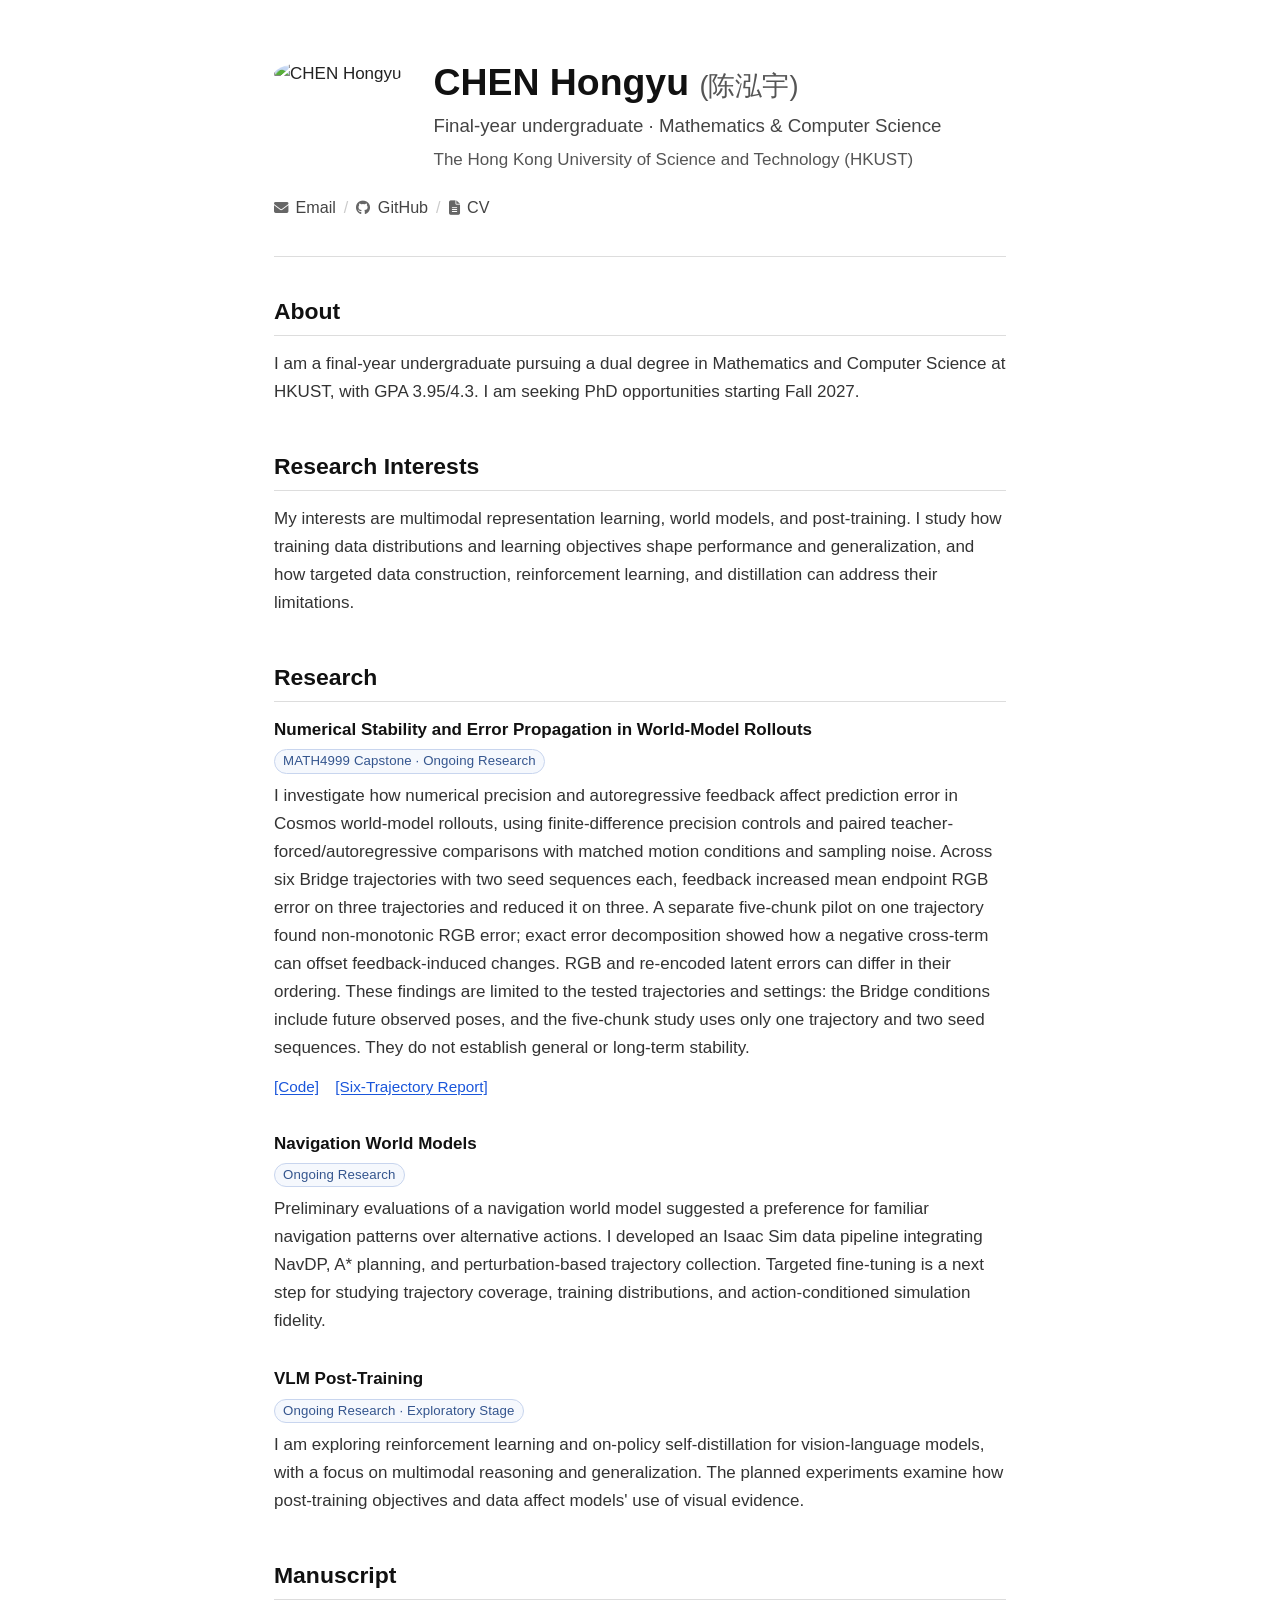
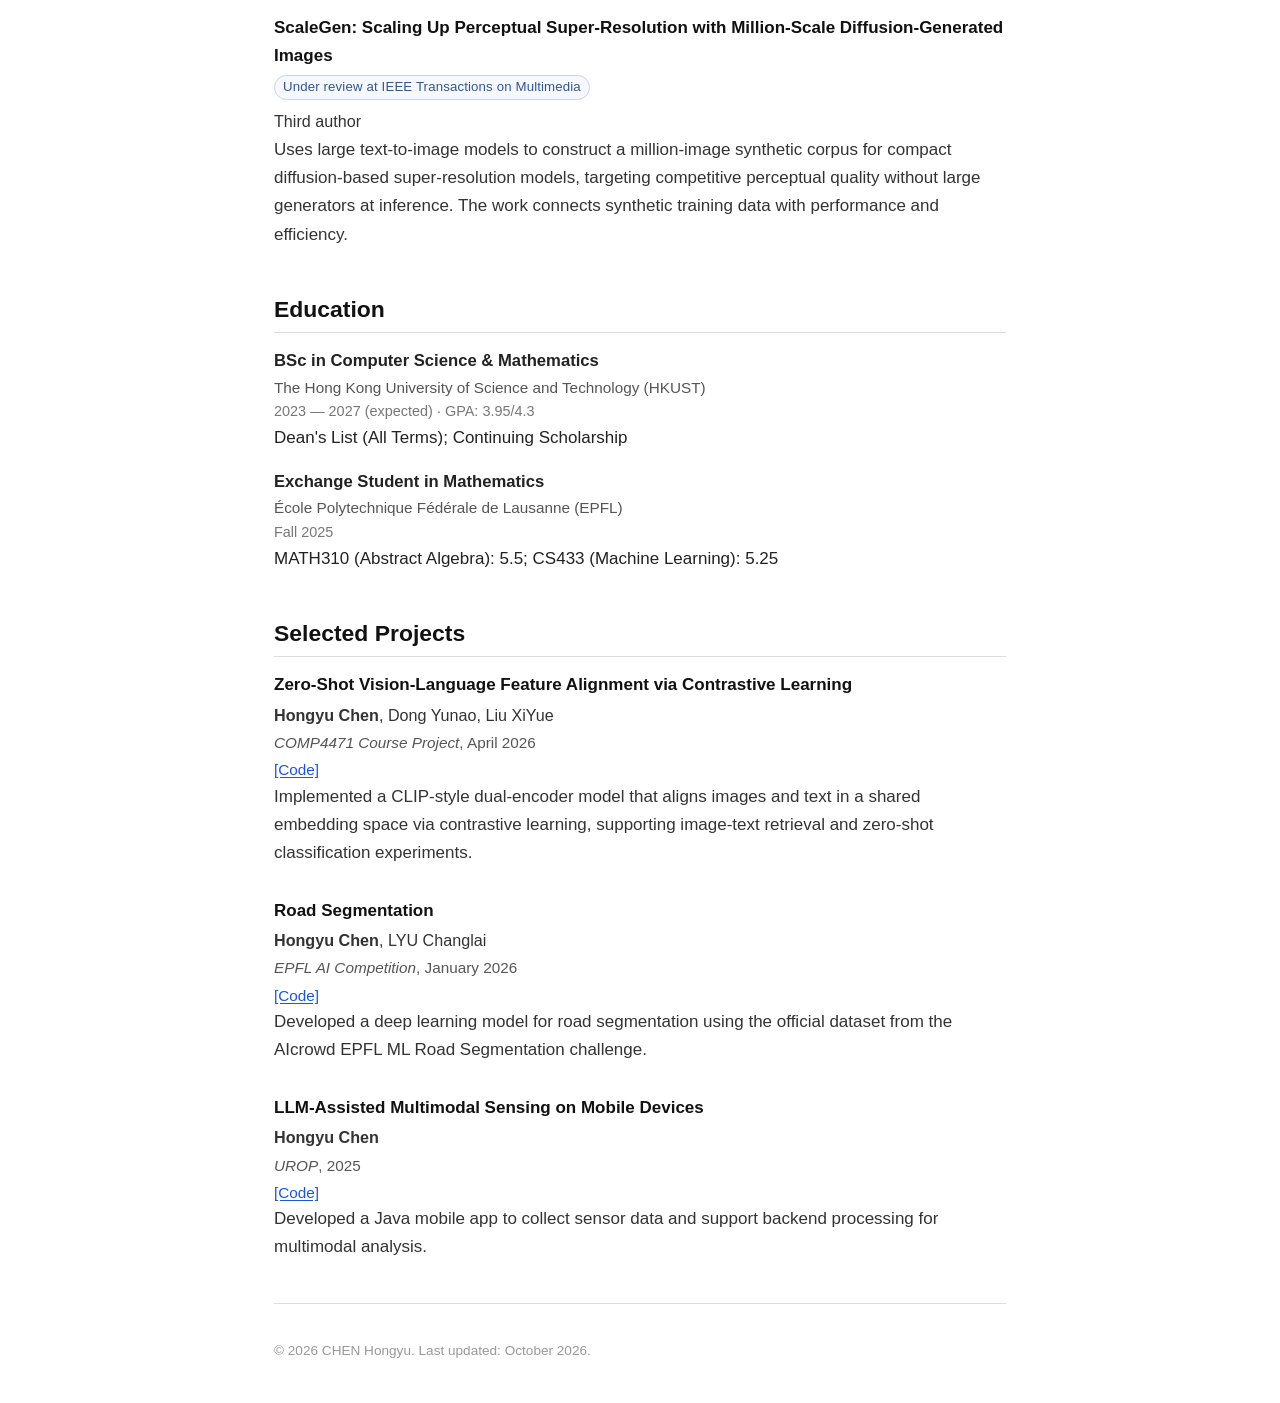
==== commit 1f58dcc1: "Add evidence-scoped MATH4999 capstone research summary" ====
--- a/index.html
+++ b/index.html
@@ -56,14 +56,20 @@
             <section id="research">
                 <h2>Research</h2>
                 <div class="pub-entry">
+                    <div class="pub-title">Numerical Stability and Error Propagation in World-Model Rollouts</div>
+                    <div class="status-label">MATH4999 Capstone · Ongoing Research</div>
+                    <p>I investigate how numerical precision and autoregressive feedback affect prediction error in Cosmos world-model rollouts, using finite-difference precision controls and paired teacher-forced/autoregressive comparisons with matched motion conditions and sampling noise. Across six Bridge trajectories with two seed sequences each, feedback increased mean endpoint RGB error on three trajectories and reduced it on three. A separate five-chunk pilot on one trajectory found non-monotonic RGB error; exact error decomposition showed how a negative cross-term can offset feedback-induced changes. RGB and re-encoded latent errors can differ in their ordering. These findings are limited to the tested trajectories and settings: the Bridge conditions include future observed poses, and the five-chunk study uses only one trajectory and two seed sequences. They do not establish general or long-term stability.</p>
+                    <div class="pub-links"><a href="https://github.com/Leochen219/Math4999" target="_blank" rel="noopener noreferrer">[Code]</a> <a href="https://github.com/Leochen219/Math4999/blob/74f4d3b3efdbe90397f271ce9740c9e506480de6/cosmos_umi_capstone/reports/task10_real_scenes_2026-09-25.md" target="_blank" rel="noopener noreferrer">[Six-Trajectory Report]</a></div>
+                </div>
+                <div class="pub-entry">
                     <div class="pub-title">Navigation World Models</div>
                     <div class="status-label">Ongoing Research</div>
-                    <p>Experiments evaluating a navigation world model found policy-like behavior favoring familiar navigation patterns over alternative actions. I developed an Isaac Sim data pipeline integrating NavDP, A* planning, and perturbation-based trajectory collection to support targeted fine-tuning. The research question concerns trajectory coverage, training distributions, and action-conditioned simulation fidelity.</p>
+                    <p>Preliminary evaluations of a navigation world model suggested a preference for familiar navigation patterns over alternative actions. I developed an Isaac Sim data pipeline integrating NavDP, A* planning, and perturbation-based trajectory collection. Targeted fine-tuning is a next step for studying trajectory coverage, training distributions, and action-conditioned simulation fidelity.</p>
                 </div>
                 <div class="pub-entry">
                     <div class="pub-title">VLM Post-Training</div>
-                    <div class="status-label">Ongoing Research</div>
-                    <p>Exploring reinforcement learning and on-policy self-distillation for vision-language models, with a focus on multimodal reasoning and generalization. I study how post-training objectives and data shape behavior and how models use visual evidence.</p>
+                    <div class="status-label">Ongoing Research · Exploratory Stage</div>
+                    <p>I am exploring reinforcement learning and on-policy self-distillation for vision-language models, with a focus on multimodal reasoning and generalization. The planned experiments examine how post-training objectives and data affect models' use of visual evidence.</p>
                 </div>
             </section>
 
@@ -123,7 +129,7 @@
 
         <hr>
         <footer>
-            <p>&copy; 2026 CHEN Hongyu. Last updated: September 2026.</p>
+            <p>&copy; 2026 CHEN Hongyu. Last updated: October 2026.</p>
         </footer>
     </div>
     <script src="js/script.js"></script>
